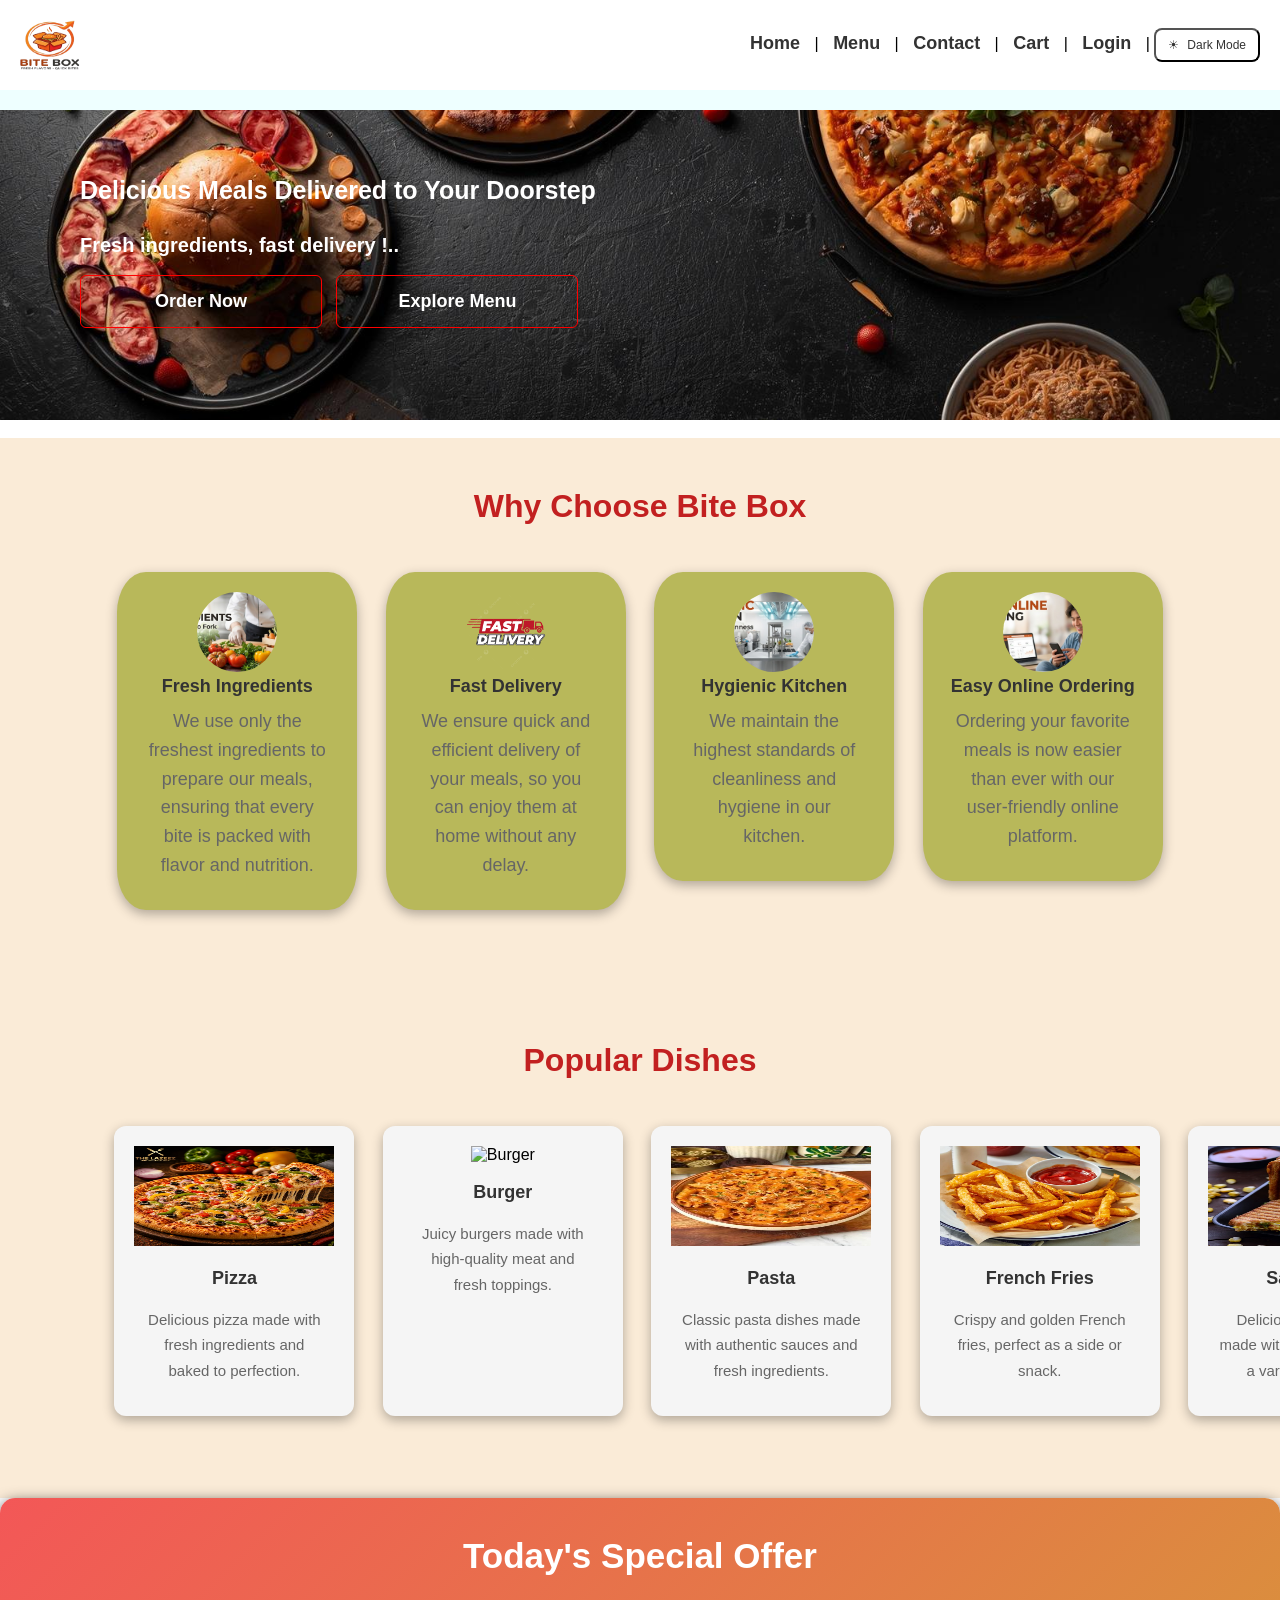
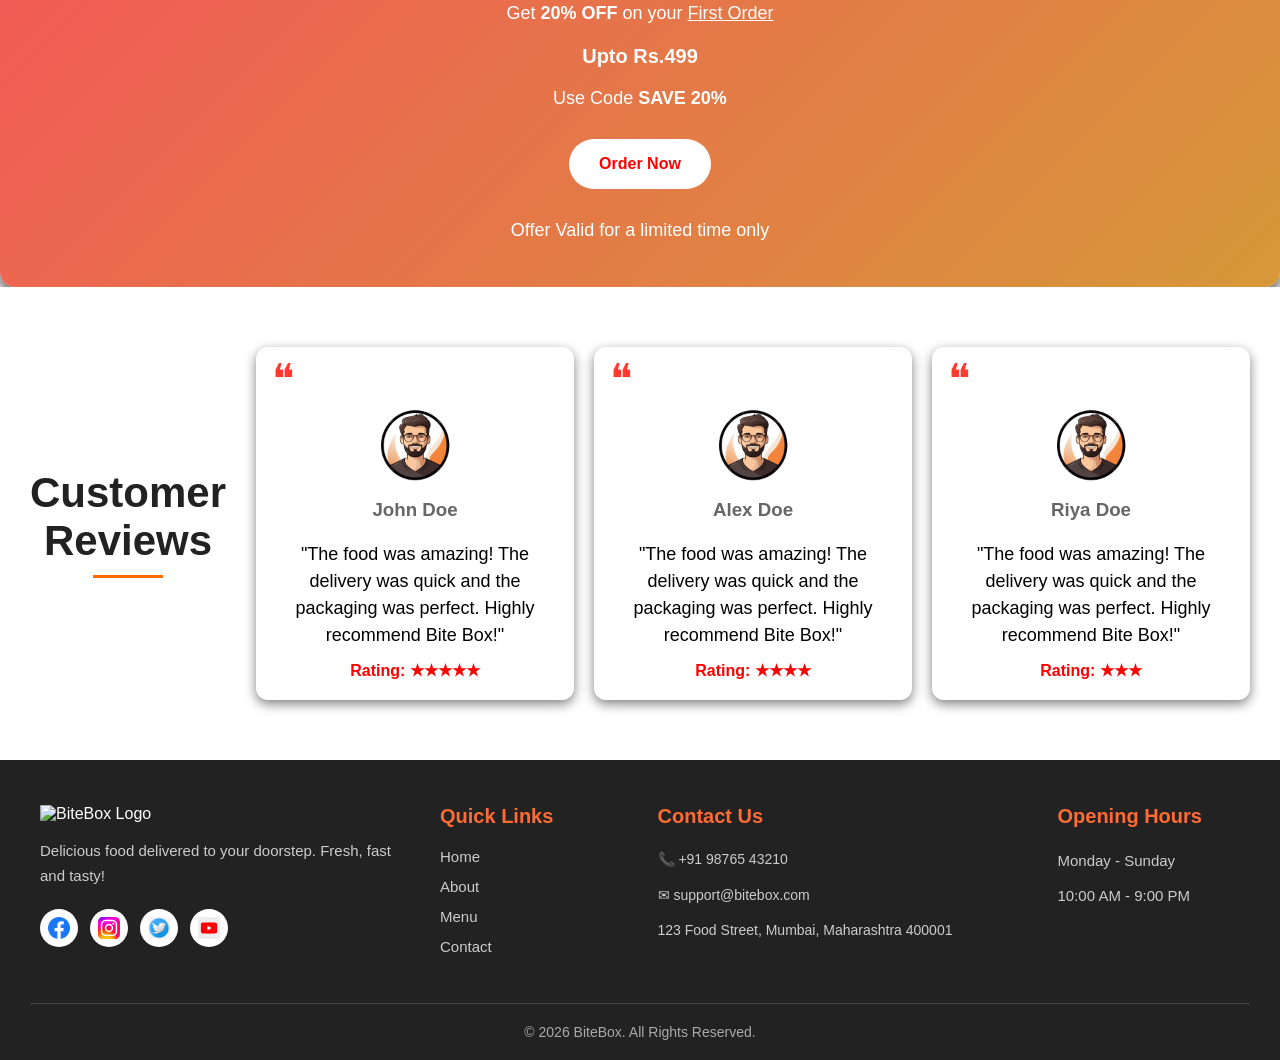
==== index.html @ 269a7664 "first commit" ====
<!DOCTYPE html>
<html lang="en">
<head>
    <meta charset="UTF-8">
    <meta name="viewport" content="width=device-width, initial-scale=1.0">
    <title>Bite_Box</title>
    <link rel="stylesheet" href="CSS/style.css">
    <link rel="preconnect" href="https://fonts.googleapis.com">
<link rel="preconnect" href="https://fonts.gstatic.com" crossorigin>
<link href="https://fonts.googleapis.com/css2?family=Lora:ital,wght@0,400..700;1,400..700&display=swap" rel="stylesheet">
<script src="Js/script.js" defer></script>
</head>
<body>

<!--Bite Box Project-->
    <header>
    <img src="Assests/Logo.png" alt="Bite Box Logo" width="100" height="100" class="Logo">

<!--creating links-->

<nav>
    <a href="index.html">Home</a> |
    <a href="menu.html">Menu</a> |
    <a href="contact.html">Contact</a> |
    <a href="Cart.html">Cart</a> |
    <a href="Login.html">Login</a> |
    <button type="button" id="theme-toggle" class="theme-toggle" aria-label="Dark" aria-pressed="false">
        <span class="theme-icon" aria-hidden="true">&#9728;</span>
        <span class="theme-text">Dark Mode</span>
    </button>
</nav>
</header>

<main>
<section id="home-hero">
    <h1>Delicious Meals Delivered to Your Doorstep</h1>
    <p>Fresh ingredients, fast delivery !..</p>
    <div class="hero-button">
    <a href="menu.html" class="menu-button">Order Now</a>
    <a href="menu.html" class="order-button">Explore Menu</a>
    </div>
</section><br>

<section id="Features">
    <h2>Why Choose Bite Box</h2>
    <article class="feature-card">
        <img src="Assests/Fresh_Ingredients.jpg" alt="Fresh Ingredients" width="200" height="120">
        <h3>Fresh Ingredients</h3>
        <p>We use only the freshest ingredients to prepare our meals, ensuring that every bite is packed with flavor and nutrition.</p>
    </article>

    <article class="feature-card">
        <img src="Assests/Fast_Delivery.png" alt="Fast Delivery" width="200" height="200">
        <h3>Fast Delivery</h3>
        <p>We ensure quick and efficient delivery of your meals, so you can enjoy them at home without any delay.</p>
    </article>

    <article class="feature-card">
        <img src="Assests/Hygenic_Kitchen.jpg" alt="Hygienic Kitchen" width="200" height="120">
        <h3>Hygienic Kitchen</h3>
        <p>We maintain the highest standards of cleanliness and hygiene in our kitchen.</p>
    </article>

    <article class="feature-card">
        <img src="Assests/easy_online.jpg" alt="Easy Online Ordering" width="200" height="120">
        <h3>Easy Online Ordering</h3>
        <p>Ordering your favorite meals is now easier than ever with our user-friendly online platform.</p>
    </article>
</section>

<section id="Popular-Dishes">
<h2>Popular Dishes</h2>
<article>
<img src="Assests/pizza.webp" alt="Pizza" width="200" height="100">
<h3>Pizza</h3>
<p>Delicious pizza made with fresh ingredients and baked to perfection.</p>
</article>

<article>
<img src="Assests/Burger.jpg" alt="Burger" width="200" height="100">
<h3>Burger</h3> 
<p>Juicy burgers made with high-quality meat and fresh toppings.</p>
</article>

<article>
<img src="Assests/Pasta.jpg" alt="Pasta" width="200" height="100">
<h3>Pasta</h3>  
<p>Classic pasta dishes made with authentic sauces and fresh ingredients.</p>
</article>

<article>
<img src="Assests/Fries.jpg" alt="French Fries" width="200" height="100">
<h3>French Fries</h3>
<p>Crispy and golden French fries, perfect as a side or snack.</p>
</article>

<article>
<img src="Assests/Sandwich.jpg" alt="Sandwich" width="200" height="100">
<h3>Sandwich</h3>
<p>Delicious sandwiches made with fresh bread and a variety of fillings.</p>
</article>
</section>

<!--Today's Special Offer-->
<section id="offer">
    <div class="offer-content">
    
    <h2>Today's Special Offer</h2>
     <p>Get <b>20% OFF</b> on your <u>First Order</u></p>
     <strong>Upto Rs.499</strong>
     <p>Use Code <strong>SAVE 20%</strong></p>
     <a href="menu.html">Order Now</a>  
     <p>Offer Valid for a limited time only</p>
    </div>
    </section>

        <section id="Reviews">
        <h2>Customer Reviews</h2>
        <div class="reviews-list">
            <article class="review-card">
                <img src="Assests/Customer.png" alt="Customer 1" width="100" height="100">
                <h3>John Doe</h3>
                <p>"The food was amazing! The delivery was quick and the packaging was perfect. Highly recommend Bite Box!"</p>
                <span>Rating: ★★★★★</span>
            </article>

            <article class="review-card">
                <img src="Assests/Customer.png" alt="Customer 2" width="100" height="100">
                <h3>Alex Doe</h3>
                <p>"The food was amazing! The delivery was quick and the packaging was perfect. Highly recommend Bite Box!"</p>
                <span>Rating: ★★★★</span>
            </article>

            <article class="review-card">
                <img src="Assests/Customer.png" alt="Customer 3" width="100" height="100">
                <h3>Riya Doe</h3>
                <p>"The food was amazing! The delivery was quick and the packaging was perfect. Highly recommend Bite Box!"</p>
                <span>Rating: ★★★</span>
            </article>
        </div>
    </section>
    </main>

<!--Adding Footer-->
<footer class="footer">
    <div class="footer-container">

        <!-- About BiteBox -->
        <section class="footer-about">
            <img src="Assests/logo.png" alt="BiteBox Logo" width="180">

            <p>
                Delicious food delivered to your doorstep.
                Fresh, fast and tasty!
            </p>

            <div class="social-icons">
                <a href="#" aria-label="Facebook">
                    <img src="Assests/Facebook.webp" alt="Facebook">
                </a>
                <a href="#" aria-label="Instagram">
                    <img src="Assests/Instagram.svg" alt="Instagram">
                </a>
                <a href="#" aria-label="Twitter">
                    <img src="Assests/Twitter.jpg" alt="Twitter">
                </a>
                <a href="#" aria-label="YouTube">
                    <img src="Assests/Youtube.png" alt="YouTube">
                </a>
            </div>
        </section>

        <!-- Quick Links -->
        <section class="footer-links">
            <h3>Quick Links</h3>
            <ul>
                <li><a href="index.html">Home</a></li>
                <li><a href="About.html">About</a></li>
                <li><a href="Menu.html">Menu</a></li>
                <li><a href="Contact.html">Contact</a></li>
            </ul>
        </section>

        <!-- Contact Information -->
        <section class="footer-contact">
            <h3>Contact Us</h3>
            <p>&#128222; +91 98765 43210</p>
            <p>✉ support@bitebox.com</p>
            <p>123 Food Street, Mumbai, Maharashtra 400001</p>
        </section>

        <!-- Opening Hours -->
        <section class="footer-hours">
            <h3>Opening Hours</h3>
            <p>Monday - Sunday</p>
            <p>10:00 AM - 9:00 PM</p>
        </section>

    </div>

    <!-- Copyright -->
    <div class="footer-bottom">
        <p>&copy; 2026 BiteBox. All Rights Reserved.</p>
    </div>
</footer>
</body>
</html>
---- CSS/style.css ----
*{
    margin: 0;
    padding: 0;
    font-family: Arial, Helvetica, sans-serif;
}

header{
    background-color: #ffff;
    padding: 20px;
    border-bottom: 20px solid #eff;
    display: flex;
    justify-content: space-between;
    align-items: center;
}

.Logo{
    height: 50px;
    width: 60px;
    float: left;
}

nav a{
    text-decoration: none;
    color: #333333;
    font-size: 18px;
    font-weight: 600;
    margin: 0 10px;
}

nav a:hover{
    color: blue;
    text-decoration: underline;
}

#home-hero{
    background-image: url('../Assests/banner.jpg');
    background-size: cover;
    background-repeat: no-repeat;
    background-position: center;
    height: 200px;
    padding: 55px 80px;
}

#home-hero h1{
    color: white;
    font-family: "Montserrat" sans-serif;
    font-size: 25px;
    font-weight: 600;
    line-height: 50px;
    width: 650px;
    margin-bottom: 20px;
}
#home-hero p{
    color: white;
    font-family: "Montserrat" sans-serif;
    font-size: 20px;
    font-weight: 600;
    line-height: 20px;
    width: 650px;
    margin-bottom: 20px;
}

.hero-button a{
    display: inline-block;
    min-width: 180px;
    padding: 15px 30px;
    text-align: center;
    text-decoration: none;
    font-size: 18px;
    font-weight: 600;
    border-radius: 6px;
    
}

.menu-button{
    color: white;
    margin-right: 10px;
    border: 1px solid red;
}

.order-button{
    color: white;
    border: 1px solid red;
}   

.menu-button:hover{
    background-color: red;
}

.order-button:hover{
    background-color: red;
}

#Features{
    padding: 50px 8%;
    text-align: center;
    background-color: antiquewhite;
}
#Features h2{
    color: rgb(194, 32, 32);
    font-size: 32px;
    margin-bottom: 35px;
}

.feature-card{
    display: inline-block;
    vertical-align: top;
    width: 200px;
    min-height: 250px;
    margin: 12px;
    padding: 20px;
    background-color: rgb(184, 184, 90);
    border-radius: 12%;
    box-shadow: 0 4px 12px rgba(0, 0, 0, 0.3);

}

.feature-card img{
    width: 80px;
    height: 80px;
    object-fit: cover;
    border-radius: 50%;
}

.feature-card h3{
    color: #333;
    font-size: 18px;

}

.feature-card p{
    color: #666;
    font-size: 18px;
    line-height: 1.6;
    margin: 10px;
}
.feature-card:hover{
    box-shadow: 0 10px 12px rgba(0, 0, 0, 0.3);
    transform: translateY(-20px);
}

#Popular-Dishes{
    background-color: antiquewhite;
    padding: 70px 8%;
    text-align: center;
    font-family: Arial, sans-serif;
    overflow-x: auto;
    white-space: nowrap;
}

#Popular-Dishes article{
    display: inline-block;
    vertical-align: top;
    width: 200px;
    min-height: 250px;
    margin: 12px;
    padding: 20px;
    background-color: whitesmoke;
    border-radius: 12px;
    box-shadow: 0 4px 12px rgba(0, 0, 0, 0.3);
    white-space: normal;
}

#Popular-Dishes h2{
    color: rgb(194, 32, 32);
    font-size: 32px;
    margin-bottom: 35px;
}

#Popular-Dishes article h3{
    color: #333333;
    font-size: 18px;
    margin: 18px 10px;
}

#Popular-Dishes article p{
    color: #666666;
    font-size: 15px;
    line-height: 1.7;
    margin: 10px;
}

#offer{
    background: linear-gradient(135deg, rgb(243, 87, 87), rgb(214, 152, 57));
    padding: 30px 8%;
    text-align: center;
    color: white;
    font-size: 20px;
    font-weight: 500;
    line-height: 1.6;
    border-radius: 15px;
    box-shadow: 0 5px 15px rgb(55, 50, 50);

}

.menu-offer{
    margin-bottom: 30px;
}

.offer-content{
    color: white;
}

.offer-content h2{
    font-size: 35px;
    font-weight: bold;
    margin-bottom: 15px;
}

.offer-content p{
    font-size: 18px;
    margin: 12px 0;
    line-height: 1.6;
}

.offer-content a{
    display: inline-block;
    background-color: white;
    color: red;
    text-decoration: none;
    padding: 12px 30px;
    margin-top: 15px;
    margin-bottom: 15px;
    border-radius: 25px;
    font-size: 16px;
    font-weight: bold;
    transition: 0.3s ease;
}
.offer-content a:hover{
    background-color: red;
    color: white;
}

#Reviews{
    background-color: white;
    padding: 60px 30px;
    display: flex;
    align-items: center;
    gap: 30px;
}

#Reviews h2{
    flex: 0 0 180px;
    text-align:center;
    font-size:42px;
    font-weight:700;
    color:#222222;
    margin:0;
    position:relative;
}

#Reviews h2::after{
    content:"";
    display:block;
    width:70px;
    height:3px;
    background:#ff6b00;
    margin:10px auto 0;
}

.review-card::before{
    content:"❝";
    position:absolute;
    top:12px;
    left:16px;
    font-size:42px;
    color:#ff3b30;
    line-height:1;
}

.reviews-list{
    flex: 1;
    display: flex;
    justify-content: center;
    gap: 20px;
    flex-wrap: wrap;
}

.review-card{
    flex: 1 1 220px;
    max-width: 320px;
    box-sizing: border-box;
    position: relative;
    text-align: center;
    padding: 48px 20px 20px;
    background-color: white;
    border-radius: 12px;
    box-shadow: 0 4px 12px gray;
}

.review-card h3{
    color: #666666;
    font-weight: bold;
    margin-bottom: 20px;
}

.review-card p{
    font-size: 18px;
    margin: 12px 0;
    line-height: 1.5;
}

.review-card span{
    color: red;
    font-weight: bold;
}

@media (max-width: 800px){
    #Reviews{
        flex-direction: column;
    }

    #Reviews h2{
        flex-basis: auto;
    }
}

/*Start Menu CSS*/
#menu-hero{
    background: linear-gradient(135deg, #fff0df, #ffe0c2);
    text-align: center;
    padding: 52px 8%;
}

#menu-hero p{
    margin-top: 20px;
}

#Categories{
    background-color: #ffffff;
    padding: 60px 30px;
    text-align: center;
    overflow-x: auto;
    white-space: nowrap;
}

#Categories h2{
    font-size: 42px;
    font-weight: 700;
    color: #444444;
    margin-bottom: 45px;
}

#Categories article{
    display: inline-block;
    vertical-align: top;
    width: 22%;
    min-width: 220px;
    margin: 0 1%;
    text-align: center;
    white-space: normal;
}

#Categories article img{
    width: 100px;
    height: 90px;
    padding: 10px;
    background: white;
    border: 2px solid #f2f2f2;
    border-radius: 50%;
    object-fit: cover;
    box-shadow: 0 4px 12px black;
    margin-bottom: 15px;
}

#Categories article h3{
    font-size: 20px;
    font-weight: 600;
    margin-bottom: 10px;
    color: #333;
}

#Categories article p{
    font-size: 16px;
    color: #333;
    margin-bottom: 10px;
}

#Categories article img:hover{
    box-shadow: 0 6px 18px rgb(18, 0, 0);
}


/*Menu Items*/
#Menu-items{
    background: #ffffff;
    padding: 60px 25px;
    text-align: center;
}

#Menu-items h2{
    font-size: 42px;
    font-weight: 700;
    color: rgb(77, 48, 48);
    margin-bottom: 40px
}
#Menu-items >div{
    display: flex;
    justify-content: center;
    flex-wrap: wrap;
    gap: 20px;
}

#Menu-items article{
    width: 200px;
    background: #ffffff;
    border: 1px solid #ececec;
    border-radius: 10px;
    overflow: hidden;
    box-shadow: 0 3px 10px gray;
    text-align: center;
    position: relative;
    margin: 10px;
}

#Menu-items article img{
    width: 200px;
    height: 130px;
    object-fit: cover;
    display: block;
} 

#Menu-items article h3{
    font-size: 17px;
    font-weight: 600;
    color: #333333;
    margin: 10px;
}

#Menu-items article p{
    font-size: 15px;
    margin: 10px;
}

#Menu-items article button{
    background-color: wheat;
    margin: 10px 60px;
    padding: 5px;
    border-radius: 10px;
}

#Menu-items article button:hover{
    background-color: #ff3b30;
}

/*Start cart section*/
#cart-hero {
    background: linear-gradient(135deg, #fff0df, #ffe0c2);
    padding: 30px;
    text-align: center;
}

#cart-hero h2{
    font-size: 40px;
    font-weight: 700;
    color: #222222;
    margin-bottom: 20px;
}

#cart-hero p{
    font-size: 20px;
    font-weight: 400;
}

#shopping-cart {
    padding: 0 25px;
    width: 65%;
    background: white;
    border: 1px solid white;
    border-radius: 14px;
    margin-top: 50px;
    margin-left: 20px;
}

#shopping-cart table {
    width: 100px;
    border-collapse: collapse;
}

#shopping-cart thead {
    background: wheat;
}

#shopping-cart th {
    padding: 10px 120px;
    font-size: 17px;
    font-weight: 600;
    color: #222;
    border-bottom: 1px solid #f2f2f2;
    text-align: center;
}

#shopping-cart td {
    padding: 10px;
    border-top: 1px solid #ececec;
    vertical-align: middle;
    text-align: center;
}
 
.cart-item {
    display: flex;
    align-items: center;
    gap: 16px;
}

.cart-item img {
    width: 100px;
    height: 90px;
    object-fit: cover;
    border-radius: 10px;
}

.cart-item h3{
    font-size: 17px;
    font-weight: 600;
    color: #333333;
    margin-bottom: 5px;
}

.cart-item span{
    font-size: 15px;
    color: #777777;
    margin-bottom: 5px;
}
#order-summary {
    width: 200px;
    background: white;
    border: 1px solid red;
    border-radius: 14px;
    padding: 30px;
    height: 350px;
    margin-left: 50px;
    margin-top: 20px;
    margin-bottom: 30px;
}

#order-summary h2{
    font-size: 20px;
    margin-bottom: 20px;
    color: #222;
}

#order-summary p {
    font-size: 15px;
    color: #3e3d3d;
    margin-bottom: 20px;
    display: flex;
}

#order-summary hr {
    margin: 22px 0;
    border: none;
    border-top: 1px dashed red;
}

#order-summary h3 {
    display: flex;
    justify-content: space-between;
    align-items: center;
    font-size: 18px;
    margin-bottom: 25px;
}

#order-summary button {
    width: 200px;
    height: 60px;
    display: flex;
    justify-content: center;
    align-items: center;
    border: none;
    border-radius: 10px;
    background: orange;
    color: white;
    font-size: 18px;
    font-weight: 600;
    font-family: 'Poppins', sans-serif;
    cursor: pointer;
    margin-bottom: 15px;
}

/*Contact Section*/
#contact-hero {
    background: linear-gradient(135deg, #fff0df, #ffe0c2);
    text-align: center;
    padding: 52px 8%;
}

.hero-content {
    max-width: 760px;
    margin: 0 auto;
    height: 80px;
}

.hero-content h2{
    font-size: 40px;
    font-weight: 600;
    color: #070707;
    margin-bottom: 20px;
}
.hero-content p{
    font-size: 20px;
    color: #0b0b0b;
}

#contact-info {
    padding-top: 42px;
    padding-bottom: 42px;
}

.section-title{
    margin: 0 auto 35px;
    text-align: center;
}

.section-title h4 {
    margin-bottom: 14px;
    color: red;
    font-size: 20px;
    text-transform: uppercase;
    letter-spacing: 1px;
}

.section-title h2{
    font-size: 32px;
    font-weight: 600;
    color: #222222;
}
.contact-container {
    display: grid;
    grid-template-columns: repeat(3, minmax(0, 1fr));
    gap: 35px;
    max-width: 1200px;
    margin: 0 auto;
    padding: 0 20px;
}

.contact-container article {
    padding: 30px;
    background-color: white;
    border-radius: 12px;
    box-shadow: 0 4px 12px rgba(0, 0, 0, 0.10);
    text-align: center;
}

.contact-container article h3{
    font-size: 22px;
}

.contact-container article p {
    font-size: 15px;
    color: #666666;
    margin: 15px 0 20px;
}
#contact-info table {
    width: 100%;
    border-collapse: collapse;
    color: #666666;
    margin: 15px 0 20px;
    line-height: 1.5;
}


@media (max-width: 800px) {
    .contact-container {
        grid-template-columns: 1fr;
    }
}
#contact-form form {
    display: grid;
    grid-template-columns: 1fr;
    gap: 10px;
    max-width: 500px;
    margin: 0 auto;
    padding: 30px;
    background-color: white;
    border-radius: 12px;
    box-shadow: 0 4px 12px black;
}

#contact-form form label {
    align-self: flex-start;
    font-size: 14px;
    font-weight: 600;
    color: #333333;
}

#contact-form form input {
    width: 94%;
    height: 54px;
    padding: 0 15px;
    border: 1px solid whitesmoke;
    border-radius: 8px;
    font-size: 18px;
    color: #333333;
    font-family: 'Poppins' sans-serif;
}

#contact-form form textarea {
    width: 94%;
    height: 120px;
    padding: 15px;
    border: 1px solid whitesmoke;
    border-radius: 8px;
    font-size: 15px;
    color: #333333;
    font-family: 'Poppins' sans-serif;
}

#contact-form form button {
    width: 100%;
    height: 54px;
    display: flex;
    justify-content: center;
    align-items: center;
    border: none;
    border-radius: 8px;
    background: rgb(237, 106, 5);
    color: white;
    font-size: 18px;
    font-weight: 600;
    font-family: 'Poppins' sans-serif;
    cursor: pointer;
}
#contact-form form button:hover {
    background-color: gray;
}

#google-map iframe{
    margin: 50px 550px;
    display: block;
    width: min(100%, 400px);;
    height: 400px;
    border-radius: 12px

}

#google-map .section-title {
    margin-top: 50px;
}

#login-info {
    display: grid;
    grid-template-columns: 1fr;
    gap: 10px;
    max-width: 500px;
    margin: 50px auto;
    padding: 30px;
    background-color: white;
    border-radius: 12px;
    box-shadow: 0 4px 12px black;
}

#login-info h4 {
    margin-bottom: 14px;
    color: red;
    font-size: 30px;
    text-transform: uppercase;
    text-align: center;
}

.login-form form input{
    width: 94%;
    height: 54px;
    padding: 0 15px;
    border: 1px solid whitesmoke;
    border-radius: 8px;
    font-size: 18px;
    margin-top: 15px;
    color: #333333;
    font-family: 'Poppins' sans-serif;
}

.login-form form button {
    width: 100%;
    height: 54px;
    display: flex;
    justify-content: center;
    align-items: center;
    border: none;
    border-radius: 8px;
    background: rgb(237, 106, 5);
    color: white;
    font-size: 18px;
    font-weight: 600;
    font-family: 'Poppins' sans-serif;
    cursor: pointer;
    margin-top: 15px;
}

.login-form form button:hover {
    background-color: gray;
}

















/* Footer Main Section */
.footer {
    background-color: #222222;
    color: #ffffff;
    padding: 45px 30px 0;
    font-family: Arial, sans-serif;
}

/* Footer Container */
.footer-container {
    max-width: 1200px;
    margin: 0 auto;
    display: grid;
    grid-template-columns: 2fr 1fr 2fr 1fr;
    gap: 35px;
    padding-bottom: 35px;
}

/* Footer Headings */
.footer h3 {
    color: #ff6b35;
    font-size: 20px;
    margin-bottom: 20px;
}

/* About Section */
.footer-about img {
    max-width: 180px;
    height: auto;
}

.footer-about p {
    color: #cccccc;
    font-size: 15px;
    line-height: 1.7;
    margin: 15px 0;
}

/* Social Media Icons */
.social-icons {
    display: flex;
    gap: 12px;
    margin-top: 20px;
}

.social-icons a {
    display: inline-flex;
    align-items: center;
    justify-content: center;
    width: 38px;
    height: 38px;
    background-color: #ffffff;
    border-radius: 50%;
    transition: 0.3s ease;
}

.social-icons img {
    width: 22px;
    height: 22px;
    object-fit: contain;
}

.social-icons a:hover {
    background-color: #ff6b35;
    transform: translateY(-4px);
}

/* Quick Links */
.footer-links ul {
    list-style: none;
    padding: 0;
    margin: 0;
}

.footer-links li {
    margin-bottom: 12px;
}

.footer-links a {
    color: #cccccc;
    text-decoration: none;
    font-size: 15px;
    transition: 0.3s ease;
}

.footer-links a:hover {
    color: #ff6b35;
    padding-left: 5px;
}

/* Contact Section */
.footer-contact p {
    color: #cccccc;
    font-size: 14px;
    line-height: 1.7;
    margin-bottom: 12px;
    overflow-wrap: anywhere;
}

/* Opening Hours */
.footer-hours p {
    color: #cccccc;
    font-size: 15px;
    line-height: 1.7;
    margin-bottom: 10px;
}

/* Copyright Section */
.footer-bottom {
    border-top: 1px solid #444444;
    text-align: center;
    padding: 20px 10px;
}

.footer-bottom p {
    color: #aaaaaa;
    font-size: 14px;
    margin: 0;
}

@media (max-width: 800px) {
    .footer-container {
        grid-template-columns: repeat(2, minmax(0, 1fr));
        gap: 28px;
    }
}

@media (max-width: 500px) {
    .footer-container {
        grid-template-columns: 1fr;
    }
}
/*  make the website as responsive***/
@media (max-width: 900px) {
    header {
        display: flex;
        align-items: center;
        justify-content: space-between;
        gap: 20px;
    }

    .logo {
        float: none;
        flex: 0 0 auto;
        margin-right: 0;
    }

    nav {
        display: flex;
        flex-wrap: wrap;
        justify-content: flex-end;
        gap: 8px 16px;
    }

    nav a {
        margin: 0;
    }

    #home-hero {
        height: auto;
        min-height: 360px;
        padding: 48px 8%;
    }

    #home-hero h1,
    #home-hero p {
        width: min(100%, 650px);
    }

    .hero-button {
        display: flex;
        flex-wrap: wrap;
        gap: 10px;
    }

    .hero-button a {
        min-width: 0;
    }

    #features {
        display: flex;
        flex-wrap: wrap;
        justify-content: center;
    }

    #features h2 {
        flex: 0 0 100%;
    }

    #popular-dishes {
        overflow-x: visible;
        white-space: normal;
    }

    #reviews {
        display: grid;
        grid-template-columns: repeat(2, minmax(0, 1fr));
        align-items: stretch;
    }

    #reviews h2 {
        grid-column: 1 / -1;
    }

    #reviews article {
        width: auto;
        margin: 12px 0;
    }
}

@media (max-width: 600px) {
    header {
        flex-direction: column;
        padding: 16px;
    }

    nav {
        justify-content: center;
    }

    #home-hero {
        min-height: 0;
        padding: 40px 6%;
        background-position: 60% center;
    }

    #home-hero h1 {
        font-size: clamp(28px, 8vw, 40px);
        line-height: 1.2;
    }

    #home-hero p {
        font-size: 16px;
        line-height: 1.5;
    }

    .hero-button {
        margin-top: 24px;
    }

    .hero-button a {
        flex: 1 1 180px;
        padding: 12px 18px;
        font-size: 16px;
    }

    #features,
    #popular-dishes {
        padding: 40px 5%;
    }

    #features h2,
    #reviews h2 {
        font-size: clamp(28px, 7vw, 36px);
    }

    .feature-card {
        width: min(100%, 300px);
        margin: 10px 0;
    }

    #popular-dishes article {
        width: min(100%, 300px);
        margin: 10px;
    }

    #offer {
        padding: 48px 6%;
        font-size: 18px;
    }

    .offer-content h2 {
        font-size: 28px;
    }

    #reviews {
        grid-template-columns: 1fr;
        padding: 44px 6%;
        gap: 12px;
    }
}

.menu-search {
    display: flex;
    width: 360px;
    height: 30px;
    margin: 30px auto;
    background-color: white;
    border-radius: 40px;
    box-shadow: 0 4px 8px black;
    justify-content: center;
    margin-bottom: 20px;
    padding: 10px;
}
.menu-search input {
    flex: 1;
    padding: 0 10px;
    border: none;
    outline: none;
    font-size: 16px;
    background-color: transparent;
    color: #333;
}
.menu-search input::placeholder{
    color: #999;
}
.menu-search button{
    width: 52px;
    height: 100%;
    display: flex;
    justify-content: center;
    align-items: center;
    border: none;
    outline: none;
    background-color: transparent;
    cursor: pointer;
    color: #999;
}
.menu-search button:hover {
    color: red;
}

.theme-toggle {
    display: inline-flex;
    align-items: center;
    gap: 8px;
    padding: 8px 12px;
    border-radius: 8px;
    background-color: white;
    cursor: pointer;
    font-size: 12px;
    color: #333;
}
.theme-toggle:hover {
    background-color: wheat;
}
body.dark-mode {
    background-color: #121212;
    color: white;
}
body.dark-mode header {
    background-color: #1e1e1e;
    border-bottom-color:#333333 ;
}
body.dark-mode nav a {
    color: white;
}
body.dark-mode nav a:hover {
    color: red;
}
body.dark-mode .theme-toggle {
    background-color: #333333;
    color: white;
    border-color: red;
}
body.dark-mode #Features,
body.dark-mode #Popular-Dishes,
body.dark-mode #Reviews {
    background-color: #1e1e1e;
}
body.dark-mode #Features h2,
body.dark-mode #Popular-Dishes h2,
body.dark-mode #Reviews h2 {
    color: orange;
}
body.dark-mode .feature-card,
body.dark-mode #Popular-Dishes article,
body.dark-mode #Reviews article {
    background-color: whitesmoke;
    box-shadow: 0 4px 12px gray;
    border: 1px solid#444444;
}
body.dark-mode .feature-card p,
body.dark-mode  #Popular-Dishes article p,
body.dark-mode #Reviews article>p {
    color: #999999;
}
body.theme-loading *,
body.theme-loading *::before,
body.theme-loading *::after {
    transition: none !important;
}

#menu-modal {
    position: fixed;
    inset: 0;
    z-index: 1000;
    display: none;
    align-items: center;
    justify-content: center;
    padding: 24px;
    overflow-y: auto;
    background: rgba(17, 24, 39, 0.65);
    backdrop-filter: blur(3px);
}

#menu-modal.show {
    display: flex;
}

#menu-form {
    width: min(100%, 480px);
    max-height: 100%;
    overflow-y: auto;
    padding: 32px;
    border: 1px solid #f1e5dc;
    border-radius: 18px;
    background: #ffffff;
    box-shadow: 0 20px 60px rgba(0, 0, 0, 0.25);
}

#menu-form h2 {
    margin-bottom: 24px;
    color: #242424;
    font-size: 26px;
    line-height: 1.25;
}

#menu-form input {
    display: block;
    width: 100%;
    min-height: 48px;
    margin-bottom: 14px;
    padding: 12px 14px;
    border: 1px solid #d8d8d8;
    border-radius: 9px;
    background: #ffffff;
    color: #252525;
    font: inherit;
}

#menu-form input::placeholder {
    color: #777777;
}

#menu-form input:focus {
    border-color: #ff6b35;
    outline: 3px solid rgba(255, 107, 53, 0.18);
}

#menu-form button {
    min-height: 46px;
    margin: 10px 8px 0 0;
    padding: 11px 22px;
    border: 1px solid transparent;
    border-radius: 9px;
    font: inherit;
    font-weight: 700;
    cursor: pointer;
    transition: background-color 0.2s ease, transform 0.2s ease;
}

#menu-form button[type="submit"] {
    background: #ff5a2a;
    color: #ffffff;
}

#menu-form button[type="submit"]:hover {
    background: #e9471b;
    transform: translateY(-1px);
}

#menu-form #cancel-menu-form {
    border-color: #dedede;
    background: #f5f5f5;
    color: #333333;
}

#menu-form #cancel-menu-form:hover {
    background: #e9e9e9;
}

#menu-form button:focus-visible {
    outline: 3px solid rgba(255, 107, 53, 0.35);
    outline-offset: 2px;
}

#menu-container {
    display: flex;
    flex-wrap: wrap;
    justify-content: center;
    gap: 18px;
    padding: 0 24px 48px;
}

#menu-container .api-menu-card {
    width: 220px;
    overflow: hidden;
    border: 1px solid #ececec;
    border-radius: 12px;
    background: #ffffff;
    box-shadow: 0 3px 10px rgba(0, 0, 0, 0.1);
}

#menu-container .api-menu-card img {
    display: block;
    width: 100%;
    height: 120px;
    object-fit: cover;
}

#menu-container .menu-actions {
    display: flex;
    gap: 8px;
    padding: 8px 12px 0;
}

#menu-container .menu-actions button,
#menu-container .add-to-cart {
    min-height: 40px;
    border: 0;
    border-radius: 8px;
    font: inherit;
    font-weight: 700;
    cursor: pointer;
    transition: background-color 0.2s ease, transform 0.2s ease;
}

#menu-container .menu-actions button {
    flex: 1;
}

#menu-container .update-menu-btn {
    background: #2563eb;
    color: #ffffff;
}

#menu-container .update-menu-btn:hover {
    background: #1d4ed8;
}

#menu-container .delete-menu-btn {
    background: #fee2e2;
    color: #b91c1c;
}

#menu-container .delete-menu-btn:hover {
    background: #fecaca;
}

#menu-container .add-to-cart {
    display: block;
    width: calc(100% - 24px);
    margin: 10px 12px 14px;
    background: #ff5a2a;
    color: #ffffff;
}

#menu-container .add-to-cart:hover {
    background: #e9471b;
    transform: translateY(-1px);
}

#menu-container .menu-actions button:focus-visible,
#menu-container .add-to-cart:focus-visible {
    outline: 3px solid rgba(255, 107, 53, 0.4);
    outline-offset: 2px;
}

#add-menu-btn {
    display: block;
    margin: 30px auto 24px;
    padding: 13px 24px;
    border: 0;
    border-radius: 10px;
    background: #ff5a2a;
    box-shadow: 0 4px 12px rgba(255, 90, 42, 0.25);
    color: #ffffff;
    font: inherit;
    font-size: 16px;
    font-weight: 700;
    cursor: pointer;
    transition: background-color 0.2s ease, box-shadow 0.2s ease, transform 0.2s ease;
}

#add-menu-btn:hover {
    background: #e9471b;
    box-shadow: 0 6px 16px rgba(255, 90, 42, 0.32);
    transform: translateY(-2px);
}

#add-menu-btn:focus-visible {
    outline: 3px solid rgba(255, 107, 53, 0.4);
    outline-offset: 3px;
}

body.dark-theme #menu-form {
    border-color: #374151;
    background: #1f2937;
}

body.dark-theme #menu-form h2 {
    color: #f3f4f6;
}

body.dark-theme #menu-form input {
    border-color: #4b5563;
    background: #111827;
    color: #f3f4f6;
}

body.dark-theme #menu-form input::placeholder {
    color: #9ca3af;
}

body.dark-theme #menu-form #cancel-menu-form {
    border-color: #4b5563;
    background: #374151;
    color: #f3f4f6;
}

body.dark-theme #menu-form #cancel-menu-form:hover {
    background: #4b5563;
}

body.dark-theme #menu-container .api-menu-card {
    border-color: #374151;
    background: #1f2937;
}

body.dark-theme #menu-container .delete-menu-btn {
    background: #7f1d1d;
    color: #fee2e2;
}

body.dark-theme #menu-container .delete-menu-btn:hover {
    background: #991b1b;
}

@media (max-width: 500px) {
    #menu-modal {
        padding: 16px;
    }

    #menu-form {
        padding: 24px 20px;
    }

    #menu-form h2 {
        font-size: 23px;
    }

    #menu-container {
        padding-right: 16px;
        padding-left: 16px;
    }
}
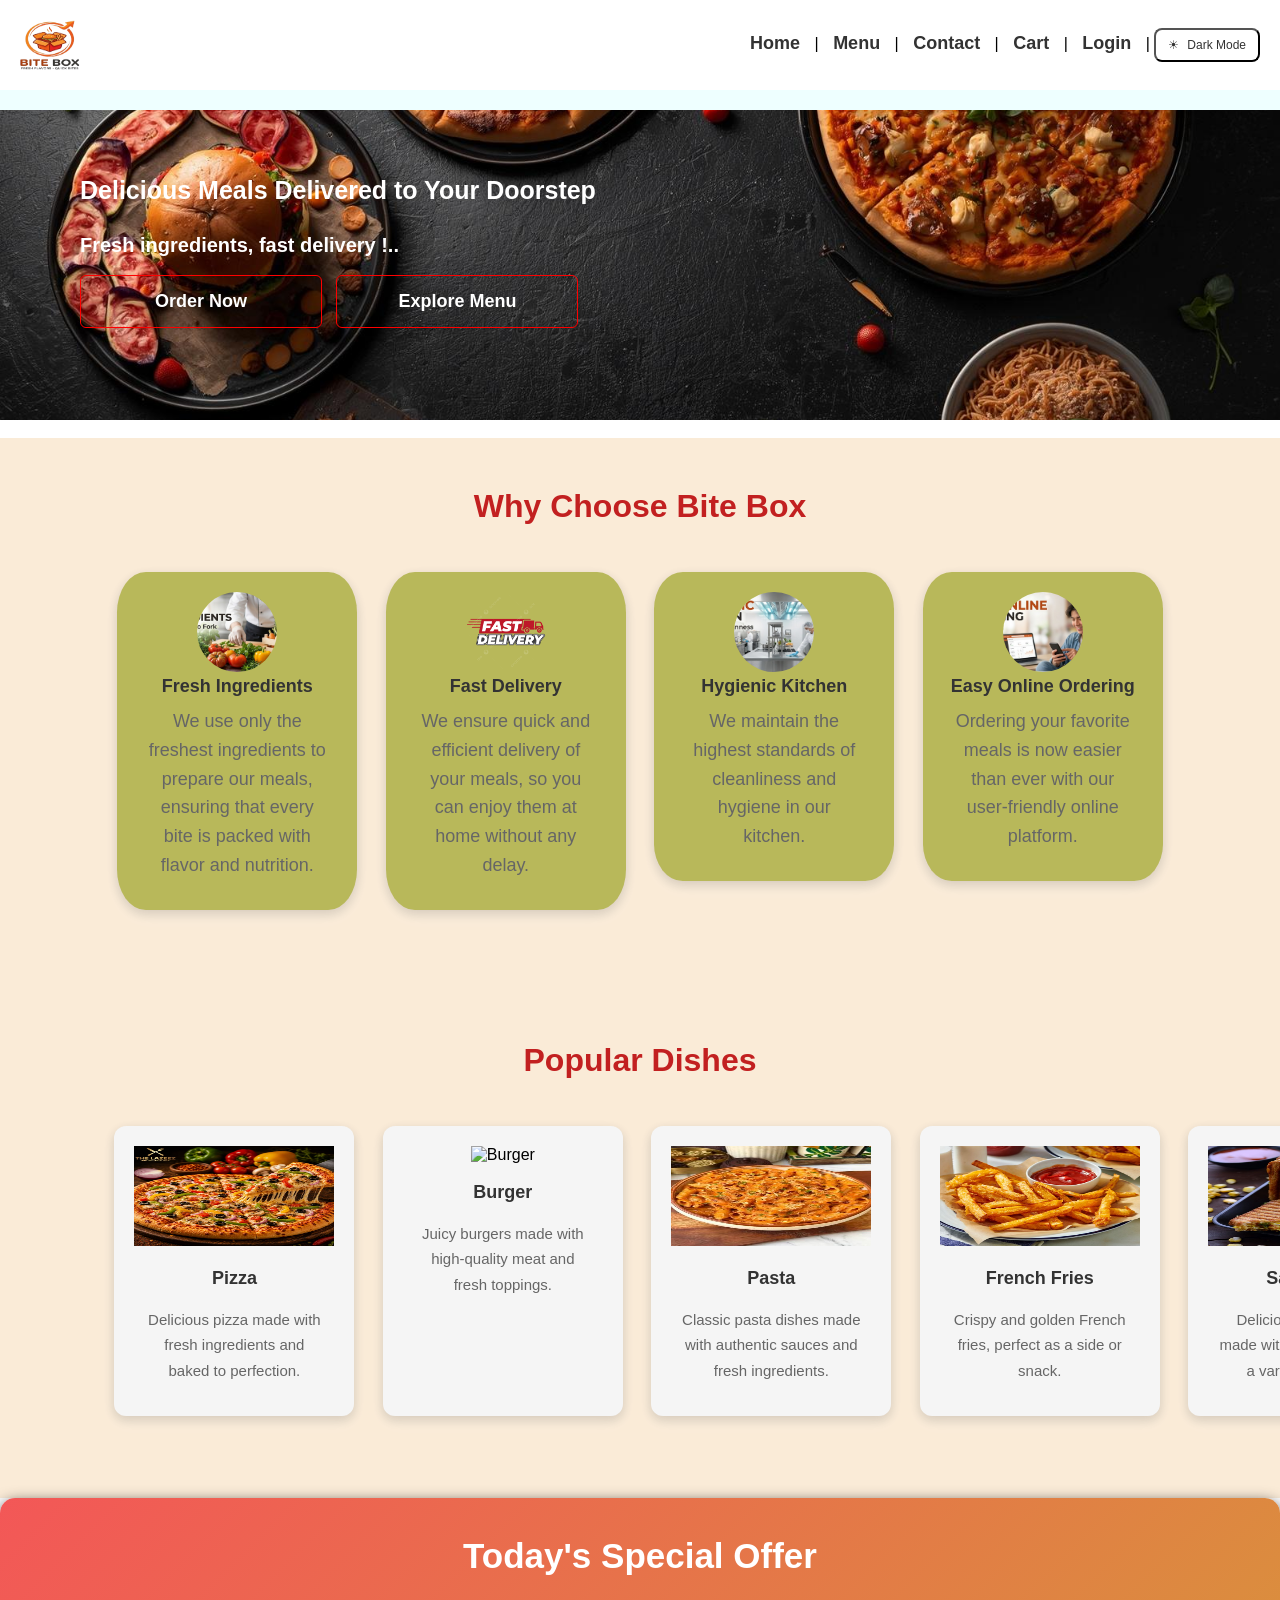
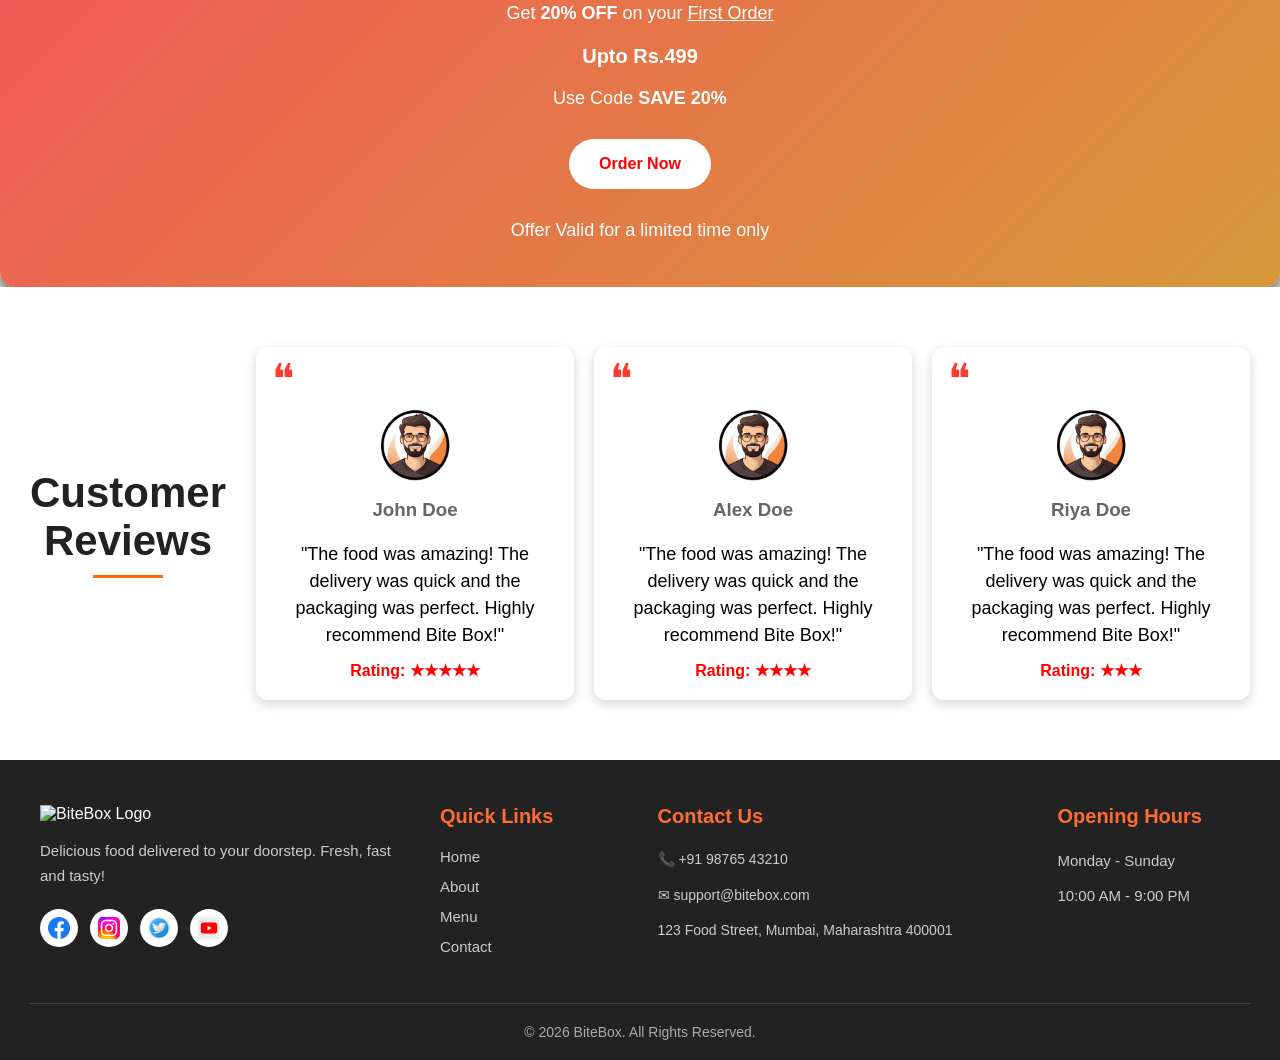
==== commit 41b3bf36: "first commit" ====
--- a/index.html
+++ b/index.html
@@ -6,9 +6,9 @@
     <title>Bite_Box</title>
     <link rel="stylesheet" href="CSS/style.css">
     <link rel="preconnect" href="https://fonts.googleapis.com">
-<link rel="preconnect" href="https://fonts.gstatic.com" crossorigin>
-<link href="https://fonts.googleapis.com/css2?family=Lora:ital,wght@0,400..700;1,400..700&display=swap" rel="stylesheet">
-<script src="Js/script.js" defer></script>
+    <link rel="preconnect" href="https://fonts.gstatic.com" crossorigin>
+    <link href="https://fonts.googleapis.com/css2?family=Lora:ital,wght@0,400..700;1,400..700&display=swap" rel="stylesheet">
+    <script src="Js/script.js" defer></script>
 </head>
 <body>
 
--- a/CSS/style.css
+++ b/CSS/style.css
@@ -463,17 +463,22 @@
 }
 
 #shopping-cart {
-    padding: 0 25px;
-    width: 65%;
+    box-sizing: border-box;
+    display: block;
+    padding: 0 20px 20px;
+    width: 100%;
+    max-width: 100%;
     background: white;
-    border: 1px solid white;
+    border: 1px solid #ececec;
     border-radius: 14px;
     margin-top: 50px;
-    margin-left: 20px;
+    margin-right: auto;
+    margin-left: auto;
 }
 
 #shopping-cart table {
-    width: 100px;
+    width: 100%;
+    table-layout: fixed;
     border-collapse: collapse;
 }
 
@@ -482,7 +487,7 @@
 }
 
 #shopping-cart th {
-    padding: 10px 120px;
+    padding: 14px 8px;
     font-size: 17px;
     font-weight: 600;
     color: #222;
@@ -491,10 +496,44 @@
 }
 
 #shopping-cart td {
-    padding: 10px;
+    padding: 14px 8px;
     border-top: 1px solid #ececec;
     vertical-align: middle;
     text-align: center;
+}
+
+#shopping-cart th:nth-child(1),
+#shopping-cart td:nth-child(1) {
+    width: 36%;
+}
+
+#shopping-cart th:nth-child(2),
+#shopping-cart td:nth-child(2),
+#shopping-cart th:nth-child(4),
+#shopping-cart td:nth-child(4),
+#shopping-cart th:nth-child(5),
+#shopping-cart td:nth-child(5) {
+    width: 16%;
+}
+
+#shopping-cart th:nth-child(3),
+#shopping-cart td:nth-child(3) {
+    width: 16%;
+}
+
+.quantity-box {
+    white-space: nowrap;
+}
+
+.quantity-box button,
+#shopping-cart td:last-child button {
+    width: 32px;
+    height: 32px;
+    border: 1px solid #ddd;
+    border-radius: 6px;
+    background: #fff;
+    color: #333;
+    cursor: pointer;
 }
  
 .cart-item {
@@ -523,15 +562,16 @@
     margin-bottom: 5px;
 }
 #order-summary {
-    width: 200px;
+    box-sizing: border-box;
+    display: block;
+    width: calc(100% - 40px);
+    max-width: 360px;
     background: white;
-    border: 1px solid red;
+    border: 2px solid #ff0000;
     border-radius: 14px;
     padding: 30px;
-    height: 350px;
-    margin-left: 50px;
-    margin-top: 20px;
-    margin-bottom: 30px;
+    height: auto;
+    margin: 24px auto 30px 20px;
 }
 
 #order-summary h2{
@@ -545,12 +585,18 @@
     color: #3e3d3d;
     margin-bottom: 20px;
     display: flex;
+    justify-content: space-between;
 }
 
 #order-summary hr {
     margin: 22px 0;
     border: none;
     border-top: 1px dashed red;
+}
+
+body.dark-mode #order-summary,
+body.dark-theme #order-summary {
+    border: 2px solid #ff0000;
 }
 
 #order-summary h3 {
@@ -1175,14 +1221,14 @@
 body.dark-mode .feature-card,
 body.dark-mode #Popular-Dishes article,
 body.dark-mode #Reviews article {
-    background-color: whitesmoke;
-    box-shadow: 0 4px 12px gray;
-    border: 1px solid#444444;
+    background-color: #262626;
+    box-shadow: 0 4px 12px rgba(0, 0, 0, 0.55);
+    border: 1px solid #444444;
 }
 body.dark-mode .feature-card p,
 body.dark-mode  #Popular-Dishes article p,
 body.dark-mode #Reviews article>p {
-    color: #999999;
+    color: #c7c7c7;
 }
 body.theme-loading *,
 body.theme-loading *::before,
@@ -1455,4 +1501,479 @@
     }
 }
 
-
+/* Shared dark and light theme styles for every page */
+body,
+header,
+section,
+article,
+form,
+input,
+textarea,
+button,
+table {
+    transition: background-color 0.25s ease, color 0.25s ease, border-color 0.25s ease;
+}
+
+body.dark-mode,
+body.dark-theme {
+    background: #121212;
+    color: #f5f5f5;
+}
+
+body.dark-mode main,
+body.dark-theme main {
+    background: #121212;
+}
+
+body.dark-mode #menu-hero,
+body.dark-mode #cart-hero,
+body.dark-mode #contact-hero,
+body.dark-theme #menu-hero,
+body.dark-theme #cart-hero,
+body.dark-theme #contact-hero {
+    background: linear-gradient(135deg, #24211f, #30291f);
+}
+
+body.dark-mode #Categories,
+body.dark-mode #Menu-items,
+body.dark-mode #contact-info,
+body.dark-mode #contact-form,
+body.dark-mode #google-map,
+body.dark-theme #Categories,
+body.dark-theme #Menu-items,
+body.dark-theme #contact-info,
+body.dark-theme #contact-form,
+body.dark-theme #google-map {
+    background: #121212;
+}
+
+body.dark-mode #Categories h2,
+body.dark-mode #Menu-items h2,
+body.dark-mode .section-title h2,
+body.dark-mode .hero-content h2,
+body.dark-mode .hero-content p,
+body.dark-theme #Categories h2,
+body.dark-theme #Menu-items h2,
+body.dark-theme .section-title h2,
+body.dark-theme .hero-content h2,
+body.dark-theme .hero-content p {
+    color: #f5f5f5;
+}
+
+body.dark-mode #Features h2,
+body.dark-mode #Popular-Dishes h2,
+body.dark-mode #Reviews h2,
+body.dark-mode #menu-hero h1,
+body.dark-mode #menu-hero p,
+body.dark-mode #cart-hero h2,
+body.dark-mode #cart-hero p,
+body.dark-theme #Features h2,
+body.dark-theme #Popular-Dishes h2,
+body.dark-theme #Reviews h2,
+body.dark-theme #menu-hero h1,
+body.dark-theme #menu-hero p,
+body.dark-theme #cart-hero h2,
+body.dark-theme #cart-hero p {
+    color: #ffb347;
+}
+
+/* Contact page heading text */
+body.dark-mode #contact-hero h2,
+body.dark-mode #contact-hero p,
+body.dark-mode #contact-info .section-title h2,
+body.dark-mode #contact-info .section-title h4,
+body.dark-mode #contact-form .section-title h2,
+body.dark-mode #contact-form .section-title h4,
+body.dark-mode #google-map .section-title h2,
+body.dark-mode #google-map .section-title h4,
+body.dark-theme #contact-hero h2,
+body.dark-theme #contact-hero p,
+body.dark-theme #contact-info .section-title h2,
+body.dark-theme #contact-info .section-title h4,
+body.dark-theme #contact-form .section-title h2,
+body.dark-theme #contact-form .section-title h4,
+body.dark-theme #google-map .section-title h2,
+body.dark-theme #google-map .section-title h4 {
+    color: #ffb347;
+}
+
+body.dark-mode #Features,
+body.dark-mode #Popular-Dishes,
+body.dark-mode #Reviews,
+body.dark-theme #Features,
+body.dark-theme #Popular-Dishes,
+body.dark-theme #Reviews {
+    background: #151515;
+}
+
+body.dark-mode .feature-card,
+body.dark-mode #Popular-Dishes article,
+body.dark-mode #Reviews article,
+body.dark-theme .feature-card,
+body.dark-theme #Popular-Dishes article,
+body.dark-theme #Reviews article {
+    background: #262626;
+    border: 1px solid #3d3d3d;
+    box-shadow: 0 5px 16px rgba(0, 0, 0, 0.58);
+}
+
+body.dark-mode .feature-card h3,
+body.dark-mode #Popular-Dishes article h3,
+body.dark-mode #Reviews article h3,
+body.dark-mode .review-card p,
+body.dark-mode .cart-item h3,
+body.dark-theme .feature-card h3,
+body.dark-theme #Popular-Dishes article h3,
+body.dark-theme #Reviews article h3,
+body.dark-theme .review-card p,
+body.dark-theme .cart-item h3 {
+    color: #f7f7f7;
+}
+
+body.dark-mode #Categories article,
+body.dark-mode #Menu-items article,
+body.dark-mode .contact-container article,
+body.dark-mode #contact-form form,
+body.dark-mode #login-info,
+body.dark-mode #shopping-cart,
+body.dark-mode #order-summary,
+body.dark-mode #menu-container .api-menu-card,
+body.dark-theme #Categories article,
+body.dark-theme #Menu-items article,
+body.dark-theme .contact-container article,
+body.dark-theme #contact-form form,
+body.dark-theme #login-info,
+body.dark-theme #shopping-cart,
+body.dark-theme #order-summary,
+body.dark-theme #menu-container .api-menu-card {
+    border-color: #3a3a3a;
+    background: #1f1f1f;
+    box-shadow: 0 4px 14px rgba(0, 0, 0, 0.55);
+    color: #f5f5f5;
+}
+
+body.dark-mode #Categories article h3,
+body.dark-mode #Categories article p,
+body.dark-mode #Menu-items article h3,
+body.dark-mode #Menu-items article p,
+body.dark-mode .contact-container article h3,
+body.dark-mode .contact-container article p,
+body.dark-mode #contact-info table,
+body.dark-mode #login-info h4,
+body.dark-mode #shopping-cart td,
+body.dark-mode #shopping-cart th,
+body.dark-mode #order-summary h2,
+body.dark-mode #order-summary h3,
+body.dark-mode #order-summary p,
+body.dark-mode #menu-container .api-menu-card h3,
+body.dark-mode #menu-container .api-menu-card p,
+body.dark-theme #Categories article h3,
+body.dark-theme #Categories article p,
+body.dark-theme #Menu-items article h3,
+body.dark-theme #Menu-items article p,
+body.dark-theme .contact-container article h3,
+body.dark-theme .contact-container article p,
+body.dark-theme #contact-info table,
+body.dark-theme #login-info h4,
+body.dark-theme #shopping-cart td,
+body.dark-theme #shopping-cart th,
+body.dark-theme #order-summary h2,
+body.dark-theme #order-summary h3,
+body.dark-theme #order-summary p,
+body.dark-theme #menu-container .api-menu-card h3,
+body.dark-theme #menu-container .api-menu-card p {
+    color: #e8e8e8;
+}
+
+body.dark-mode #shopping-cart thead,
+body.dark-mode #order-summary hr,
+body.dark-theme #shopping-cart thead,
+body.dark-theme #order-summary hr {
+    background: #2c2c2c;
+}
+
+body.dark-mode #contact-form form input,
+body.dark-mode #contact-form form textarea,
+body.dark-mode .login-form form input,
+body.dark-mode .menu-search,
+body.dark-mode .menu-search input,
+body.dark-theme #contact-form form input,
+body.dark-theme #contact-form form textarea,
+body.dark-theme .login-form form input,
+body.dark-theme .menu-search,
+body.dark-theme .menu-search input {
+    border-color: #4b4b4b;
+    background: #262626;
+    color: #f5f5f5;
+}
+
+body.dark-mode #contact-form form input::placeholder,
+body.dark-mode #contact-form form textarea::placeholder,
+body.dark-mode .login-form form input::placeholder,
+body.dark-mode .menu-search input::placeholder,
+body.dark-theme #contact-form form input::placeholder,
+body.dark-theme #contact-form form textarea::placeholder,
+body.dark-theme .login-form form input::placeholder,
+body.dark-theme .menu-search input::placeholder {
+    color: #a8a8a8;
+}
+
+/* Dark menu page heading and category card treatment */
+body.dark-mode #menu-hero h1,
+body.dark-mode #menu-hero p,
+body.dark-mode #Categories h2,
+body.dark-mode #Menu-items h2,
+body.dark-theme #menu-hero h1,
+body.dark-theme #menu-hero p,
+body.dark-theme #Categories h2,
+body.dark-theme #Menu-items h2 {
+    color: #ffb347;
+}
+
+body.dark-mode #Categories article,
+body.dark-theme #Categories article {
+    background: #000000;
+    border: 1px solid #303030;
+    box-shadow:
+        0 8px 20px rgba(255, 255, 255, 0.18),
+        0 5px 14px rgba(0, 0, 0, 0.65);
+}
+
+body.dark-mode #Categories article h3,
+body.dark-mode #Categories article p,
+body.dark-theme #Categories article h3,
+body.dark-theme #Categories article p {
+    color: #ffffff;
+}
+
+body.dark-mode .menu-search button,
+body.dark-theme .menu-search button {
+    background: gray;
+    color: black;
+    border-radius: 8px;
+    box-shadow: 0 4px 12px rgba(255, 255, 255, 0.22);
+}
+
+body.dark-mode .menu-search button:hover,
+body.dark-theme .menu-search button:hover {
+    background: #f2f2f2;
+    color: #111111;
+    box-shadow: 0 6px 16px rgba(255, 255, 255, 0.32);
+}
+
+@media (max-width: 900px) {
+    #shopping-cart,
+    #order-summary {
+        display: block;
+        width: calc(100% - 40px);
+        max-width: none;
+        margin: 24px 20px;
+    }
+
+    #order-summary {
+        margin-right: 20px;
+        height: auto;
+    }
+
+    #order-summary button {
+        width: 100%;
+    }
+}
+
+@media (max-width: 600px) {
+    #shopping-cart {
+        overflow-x: auto;
+        padding: 0 10px;
+    }
+
+    #shopping-cart table {
+        min-width: 620px;
+    }
+
+    #shopping-cart th {
+        font-size: 14px;
+    }
+
+    .cart-item {
+        gap: 8px;
+    }
+
+    .cart-item img {
+        width: 70px;
+        height: 70px;
+    }
+
+    .cart-item h3 {
+        font-size: 14px;
+    }
+}
+
+/* Keep card surfaces white across every page */
+body.dark-mode .feature-card,
+body.dark-mode #Popular-Dishes article,
+body.dark-mode #Reviews article,
+body.dark-mode #Categories article,
+body.dark-mode #Menu-items article,
+body.dark-mode .contact-container article,
+body.dark-mode #contact-form form,
+body.dark-mode #login-info,
+body.dark-mode #shopping-cart,
+body.dark-mode #order-summary,
+body.dark-mode #menu-container .api-menu-card,
+body.dark-theme .feature-card,
+body.dark-theme #Popular-Dishes article,
+body.dark-theme #Reviews article,
+body.dark-theme #Categories article,
+body.dark-theme #Menu-items article,
+body.dark-theme .contact-container article,
+body.dark-theme #contact-form form,
+body.dark-theme #login-info,
+body.dark-theme #shopping-cart,
+body.dark-theme #order-summary,
+body.dark-theme #menu-container .api-menu-card {
+    background: #ffffff;
+    border: 1px solid #e2e2e2;
+    color: #222222;
+    box-shadow: 0 5px 16px rgba(0, 0, 0, 0.38);
+}
+
+body.dark-mode .feature-card h3,
+body.dark-mode #Popular-Dishes article h3,
+body.dark-mode #Reviews article h3,
+body.dark-mode #Categories article h3,
+body.dark-mode #Menu-items article h3,
+body.dark-mode .contact-container article h3,
+body.dark-mode #login-info h4,
+body.dark-mode #shopping-cart th,
+body.dark-mode #shopping-cart td,
+body.dark-mode #order-summary h2,
+body.dark-mode #order-summary h3,
+body.dark-mode #order-summary p,
+body.dark-mode #menu-container .api-menu-card h3,
+body.dark-theme .feature-card h3,
+body.dark-theme #Popular-Dishes article h3,
+body.dark-theme #Reviews article h3,
+body.dark-theme #Categories article h3,
+body.dark-theme #Menu-items article h3,
+body.dark-theme .contact-container article h3,
+body.dark-theme #login-info h4,
+body.dark-theme #shopping-cart th,
+body.dark-theme #shopping-cart td,
+body.dark-theme #order-summary h2,
+body.dark-theme #order-summary h3,
+body.dark-theme #order-summary p,
+body.dark-theme #menu-container .api-menu-card h3 {
+    color: #222222;
+}
+
+body.dark-mode .feature-card p,
+body.dark-mode #Popular-Dishes article p,
+body.dark-mode #Reviews article p,
+body.dark-mode #Categories article p,
+body.dark-mode #Menu-items article p,
+body.dark-mode .contact-container article p,
+body.dark-mode #contact-info table,
+body.dark-mode #menu-container .api-menu-card p,
+body.dark-theme .feature-card p,
+body.dark-theme #Popular-Dishes article p,
+body.dark-theme #Reviews article p,
+body.dark-theme #Categories article p,
+body.dark-theme #Menu-items article p,
+body.dark-theme .contact-container article p,
+body.dark-theme #contact-info table,
+body.dark-theme #menu-container .api-menu-card p {
+    color: #555555;
+}
+
+/* Dark cart table */
+body.dark-mode #shopping-cart,
+body.dark-theme #shopping-cart {
+    background: #000000;
+    border: 1px solid #ffffff;
+    color: #ffffff;
+}
+
+body.dark-mode #shopping-cart table,
+body.dark-mode #shopping-cart thead,
+body.dark-mode #shopping-cart tbody,
+body.dark-mode #shopping-cart tr,
+body.dark-theme #shopping-cart table,
+body.dark-theme #shopping-cart thead,
+body.dark-theme #shopping-cart tbody,
+body.dark-theme #shopping-cart tr {
+    background: #000000;
+}
+
+body.dark-mode #shopping-cart th,
+body.dark-mode #shopping-cart td,
+body.dark-mode #shopping-cart .cart-item h3,
+body.dark-mode #shopping-cart .cart-item span,
+body.dark-mode #shopping-cart .quantity-box span,
+body.dark-theme #shopping-cart th,
+body.dark-theme #shopping-cart td,
+body.dark-theme #shopping-cart .cart-item h3,
+body.dark-theme #shopping-cart .cart-item span,
+body.dark-theme #shopping-cart .quantity-box span {
+    color: #ffffff;
+}
+
+body.dark-mode #shopping-cart th,
+body.dark-mode #shopping-cart td,
+body.dark-theme #shopping-cart th,
+body.dark-theme #shopping-cart td {
+    border-color: #ffffff;
+}
+
+body.dark-mode #shopping-cart th {
+    background: #000000;
+    border-bottom: 1px solid #ffffff;
+}
+
+body.dark-mode #shopping-cart td,
+body.dark-theme #shopping-cart td {
+    border-top: 1px solid #ffffff;
+}
+
+body.dark-mode #shopping-cart th,
+body.dark-mode #shopping-cart td,
+body.dark-theme #shopping-cart th,
+body.dark-theme #shopping-cart td {
+    border-right: 1px solid #ffffff;
+}
+
+body.dark-mode #shopping-cart th:last-child,
+body.dark-mode #shopping-cart td:last-child,
+body.dark-theme #shopping-cart th:last-child,
+body.dark-theme #shopping-cart td:last-child {
+    border-right: 0;
+}
+
+body.dark-mode #shopping-cart .quantity-box button,
+body.dark-mode #shopping-cart td:last-child button,
+body.dark-theme #shopping-cart .quantity-box button,
+body.dark-theme #shopping-cart td:last-child button {
+    background: #000000;
+    border: 1px solid #ffffff;
+    color: #ffffff;
+}
+
+/* Smoky white card shadows on the index page */
+body .feature-card,
+body #Popular-Dishes article,
+body #Reviews article,
+body .review-card {
+    box-shadow:
+        0 8px 20px rgba(255, 255, 255, 0.16),
+        0 4px 12px rgba(0, 0, 0, 0.18);
+}
+
+body .feature-card:hover,
+body #Popular-Dishes article:hover,
+body #Reviews article:hover,
+body .review-card:hover {
+    box-shadow:
+        0 12px 28px rgba(255, 255, 255, 0.24),
+        0 8px 18px rgba(0, 0, 0, 0.22);
+}
+
+
